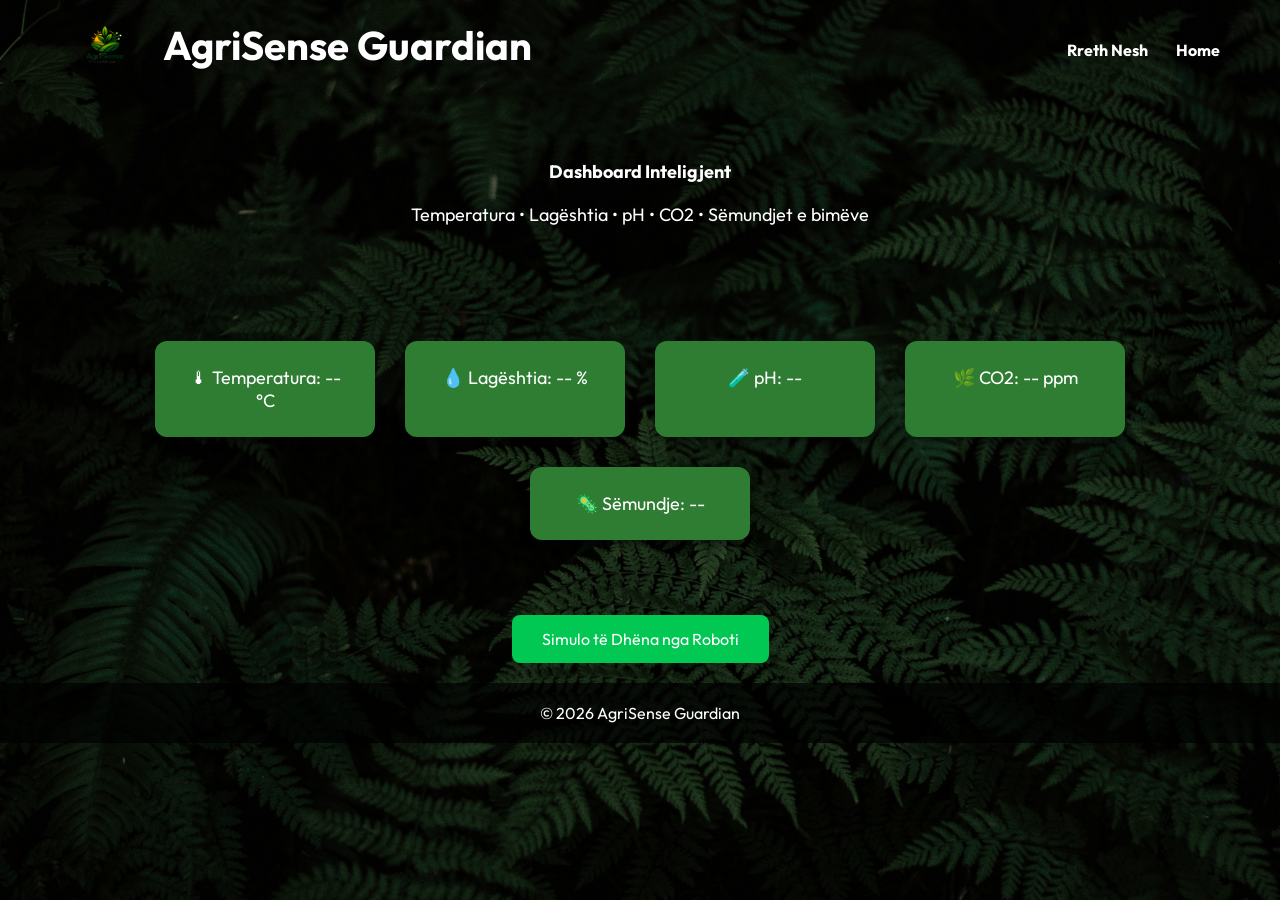
==== dashboard.html @ 957ce28d "Update dashboard.html" ====
<!DOCTYPE html>
<html lang="sq">
<head>
<meta charset="UTF-8">
<meta name="viewport" content="width=device-width, initial-scale=1.0">
<title>AgriSense Guardian - Dashboard</title>
<link href="https://fonts.googleapis.com/css2?family=Outfit:wght@400;700&display=swap" rel="stylesheet">
<style>
*{margin:0;padding:0;box-sizing:border-box;font-family:'Outfit',sans-serif;}
.logo-title{
width:90px;
vertical-align:middle;
margin-right:6px;
}

body{background:url('priscilla-du-preez-6gWMviz-vSo-unsplash.jpg') no-repeat center center/cover;
color:white;}


.overlay{background:rgba(0,0,0,0.3);
    min-height:100vh;}

header{padding:20px 60px;
    display:flex;
    justify-content:space-between;
    align-items:center;}


header h1{font-size:40px;
    cursor:pointer;
    transition:0.3s;}


header h1:hover{color:#00c853;
    transform:scale(1.05);}

nav a{color:white;
    text-decoration:none;
    margin-left:25px;
    font-weight:bold;
    cursor:pointer;
    transition:0.3s;}

nav a:hover{color:#00c853;
    transform:scale(1.05);}

.hero{text-align:center;
    padding:60px 20px;}

.hero h2{font-size:18px;
    margin-bottom:20px;}

.hero p{font-size:18px;}

.dashboard{display:flex;
    justify-content:center;
    flex-wrap:wrap;
    padding:40px;
    transition:all 0.3s;}

.card{background:#2e7d32;
    margin:15px;padding:25px;
    width:220px;
    border-radius:12px;
    text-align:center;
    font-size:18px;
    transition:0.3s;
    cursor:pointer;
    box-shadow:0 4px 10px rgba(0,0,0,0.5);}


.card:hover{transform:scale(1.05);
    background:#1b5e20;
    box-shadow:0 6px 14px rgba(0,0,0,0.7);}

.alert{background:#c62828;
    animation:shake 0.5s;}

@keyframes shake{0%{transform:translateX(0);}
25%{transform:translateX(-5px);}
50%{transform:translateX(5px);}
75%{transform:translateX(-5px);}
100%{transform:translateX(0);}}

.footer{text-align:center;
    padding:20px;
    background:rgba(0,0,0,0.7);}


button.simulate{padding:14px 30px;
    font-size:16px;
    border:none;
    border-radius:8px;
    background:#00c853;
    color:white;
    cursor:pointer;
    transition:0.3s;
    margin:20px;}

button.simulate:hover{background:#009624;
transform:scale(1.05);}

</style>
</head>
<body>
<div class="overlay">
<header>
   <h1 onclick="goHome()">
<img src="logo.png" class="logo-title"> AgriSense Guardian
</h1>
    <nav>
        <a href="robot.html">Rreth Nesh</a>
        <a href="index.html">Home</a>
    </nav>
</header>

<section class="hero">
    <h2>Dashboard Inteligjent</h2>
    <p>Temperatura • Lagështia • pH • CO2 • Sëmundjet e bimëve</p>
</section>

<section class="dashboard">
    <div class="card" id="tempCard">🌡 Temperatura: <span id="temp">--</span> °C</div>
    <div class="card" id="humidityCard">💧 Lagështia: <span id="humidity">--</span> %</div>
    <div class="card" id="phCard">🧪 pH: <span id="ph">--</span></div>
    <div class="card" id="co2Card">🌿 CO2: <span id="co2">--</span> ppm</div>
    <div class="card" id="diseaseCard">🦠 Sëmundje: <span id="disease">--</span></div>
</section>

<section style="text-align:center;">
    <button class="simulate" onclick="simulateData()">Simulo të Dhëna nga Roboti</button>
</section>

<div class="footer">©️ 2026 AgriSense Guardian</div>
</div>

<script>
function goHome(){window.location.href='index.html';}
function simulateData(){
    let temperature=Math.floor(Math.random()*45);
    let humidity=Math.floor(Math.random()*100);
    let ph=(Math.random()*3+5).toFixed(1);
    let co2=Math.floor(Math.random()*1500);
    let disease=Math.random()>0.7;
    document.getElementById("temp").innerText=temperature;
    document.getElementById("humidity").innerText=humidity;
    document.getElementById("ph").innerText=ph;
    document.getElementById("co2").innerText=co2;
    document.getElementById("disease").innerText=disease?"Po":"Jo";
    resetCards();
    if(temperature>35){alertTelegram("⚠ Temperatura shumë e lartë!");document.getElementById("tempCard").classList.add("alert");}
    if(ph<5.5||ph>7.5){alertTelegram("⚠ pH jashtë normales!");document.getElementById("phCard").classList.add("alert");}
    if(co2>1000){alertTelegram("⚠ Nivel i lartë CO2!");document.getElementById("co2Card").classList.add("alert");}
    if(disease){alertTelegram("🚨 Sëmundje e zbuluar në bimë!");document.getElementById("diseaseCard").classList.add("alert");}
}
function resetCards(){let cards=document.querySelectorAll(".card");cards.forEach(c=>c.classList.remove("alert"));}
function alertTelegram(message){console.log("Telegram Alert:",message);alert("Telegram Alert:\n"+message);}
</script>
</body>
</html>
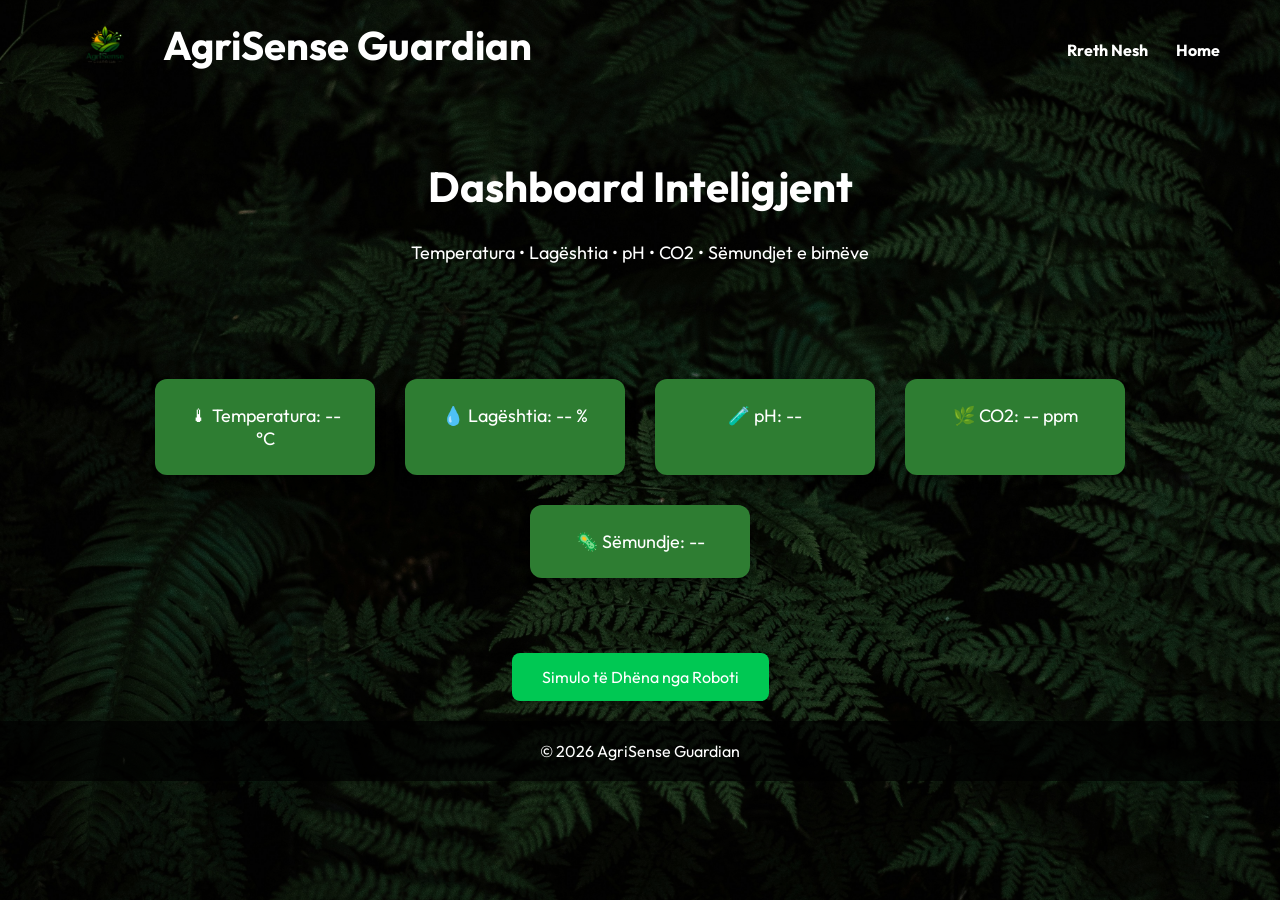
==== commit 7f11fdba: "Update dashboard.html" ====
--- a/dashboard.html
+++ b/dashboard.html
@@ -47,8 +47,8 @@
 .hero{text-align:center;
     padding:60px 20px;}
 
-.hero h2{font-size:18px;
-    margin-bottom:20px;}
+.hero h2{font-size:42px;
+    margin-bottom:28px;}
 
 .hero p{font-size:18px;}
 
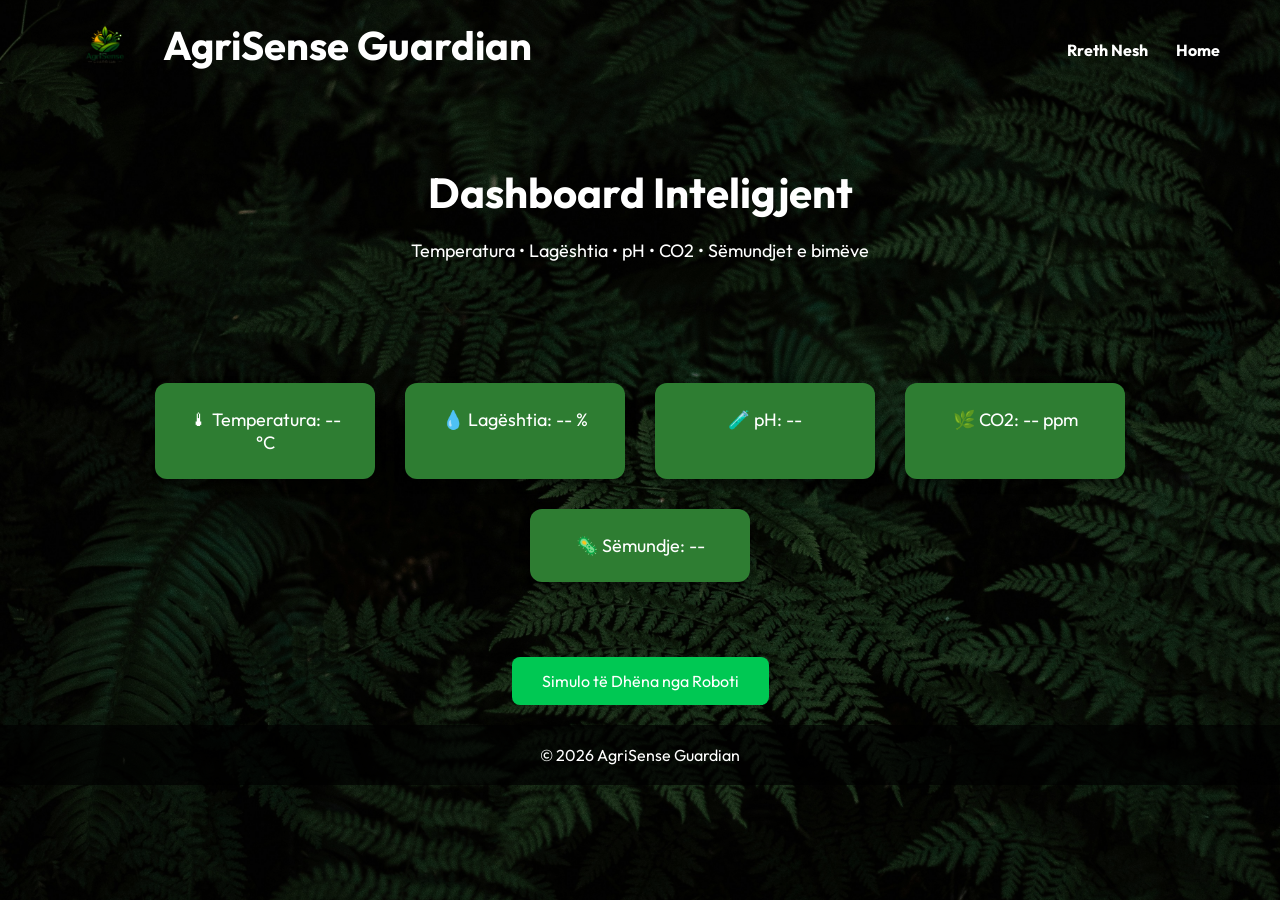
==== commit 35c7de90: "Update dashboard.html" ====
--- a/dashboard.html
+++ b/dashboard.html
@@ -45,10 +45,10 @@
     transform:scale(1.05);}
 
 .hero{text-align:center;
-    padding:60px 20px;}
+    padding:66px 20px;}
 
 .hero h2{font-size:42px;
-    margin-bottom:28px;}
+    margin-bottom:20px;}
 
 .hero p{font-size:18px;}
 
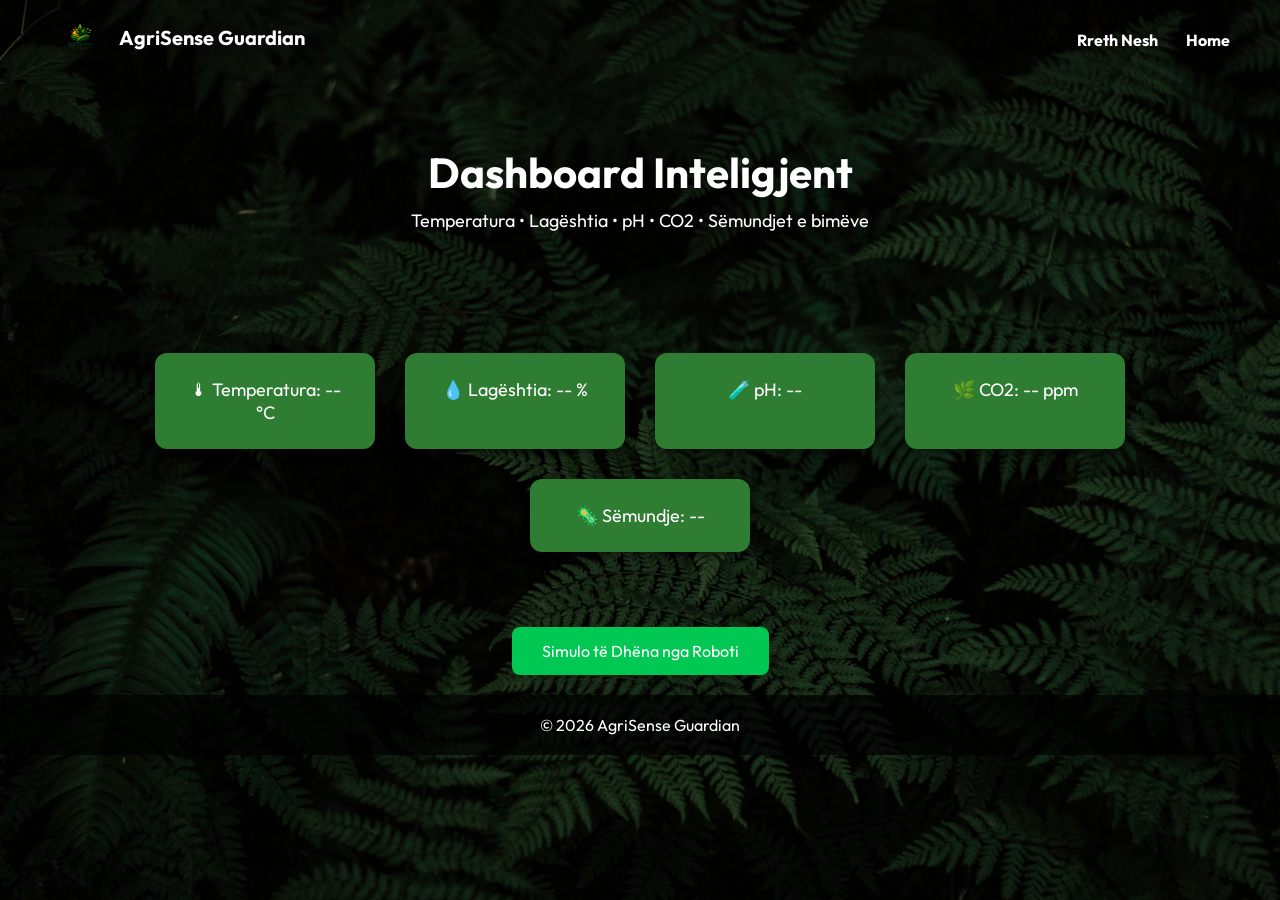
==== commit 1be2355a: "Update dashboard.html" ====
--- a/dashboard.html
+++ b/dashboard.html
@@ -8,7 +8,7 @@
 <style>
 *{margin:0;padding:0;box-sizing:border-box;font-family:'Outfit',sans-serif;}
 .logo-title{
-width:90px;
+width:60px;
 vertical-align:middle;
 margin-right:6px;
 }
@@ -20,13 +20,13 @@
 .overlay{background:rgba(0,0,0,0.3);
     min-height:100vh;}
 
-header{padding:20px 60px;
+header{padding:20px 50px;
     display:flex;
     justify-content:space-between;
     align-items:center;}
 
 
-header h1{font-size:40px;
+header h1{font-size:20px;
     cursor:pointer;
     transition:0.3s;}
 
@@ -48,7 +48,7 @@
     padding:66px 20px;}
 
 .hero h2{font-size:42px;
-    margin-bottom:20px;}
+    margin-bottom:10px;}
 
 .hero p{font-size:18px;}
 
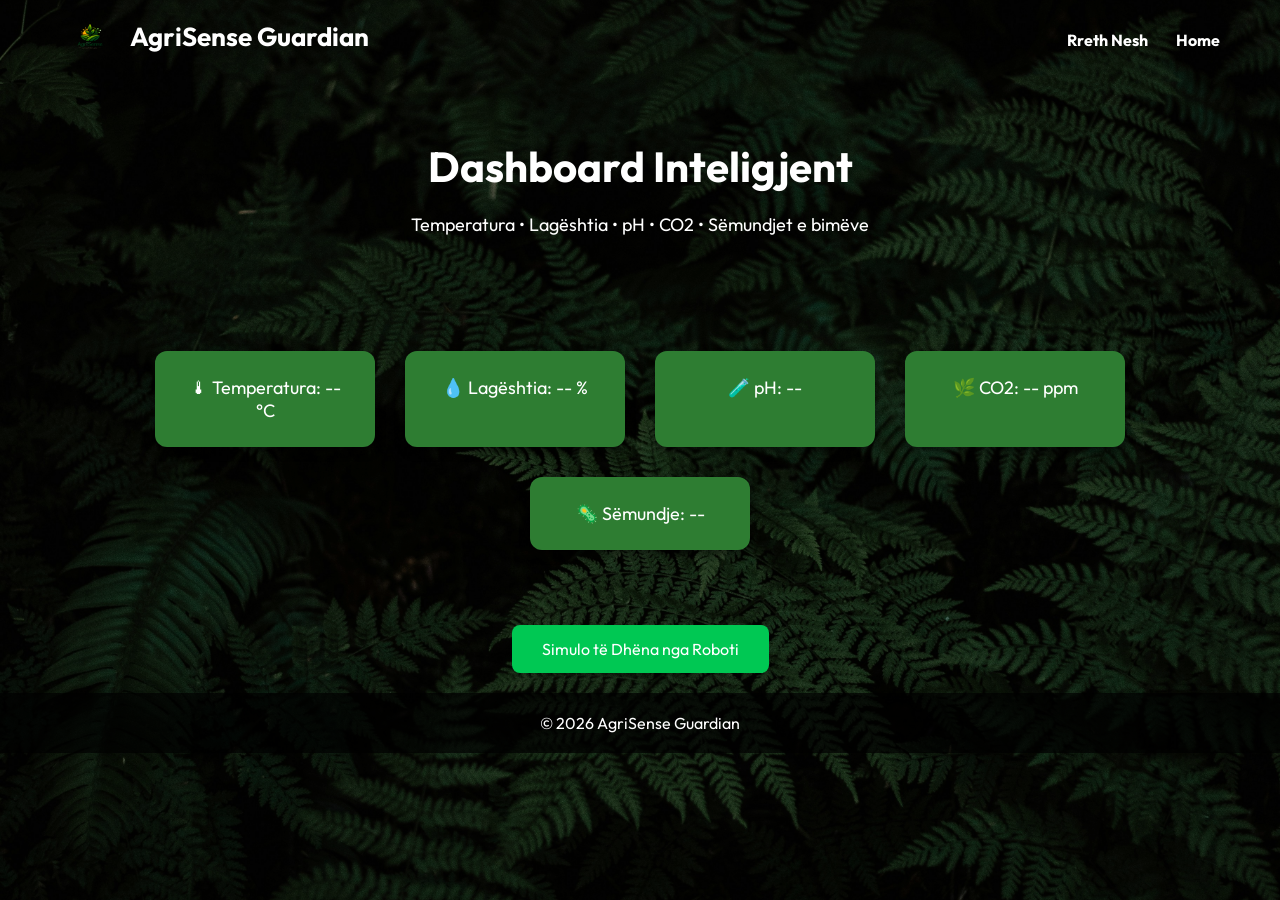
==== commit 649c5c88: "Update dashboard.html" ====
--- a/dashboard.html
+++ b/dashboard.html
@@ -20,13 +20,13 @@
 .overlay{background:rgba(0,0,0,0.3);
     min-height:100vh;}
 
-header{padding:20px 50px;
+header{padding:20px 60px;
     display:flex;
     justify-content:space-between;
     align-items:center;}
 
 
-header h1{font-size:20px;
+header h1{font-size:26px;
     cursor:pointer;
     transition:0.3s;}
 
@@ -45,10 +45,10 @@
     transform:scale(1.05);}
 
 .hero{text-align:center;
-    padding:66px 20px;}
+    padding:60px 20px;}
 
 .hero h2{font-size:42px;
-    margin-bottom:10px;}
+    margin-bottom:20px;}
 
 .hero p{font-size:18px;}
 
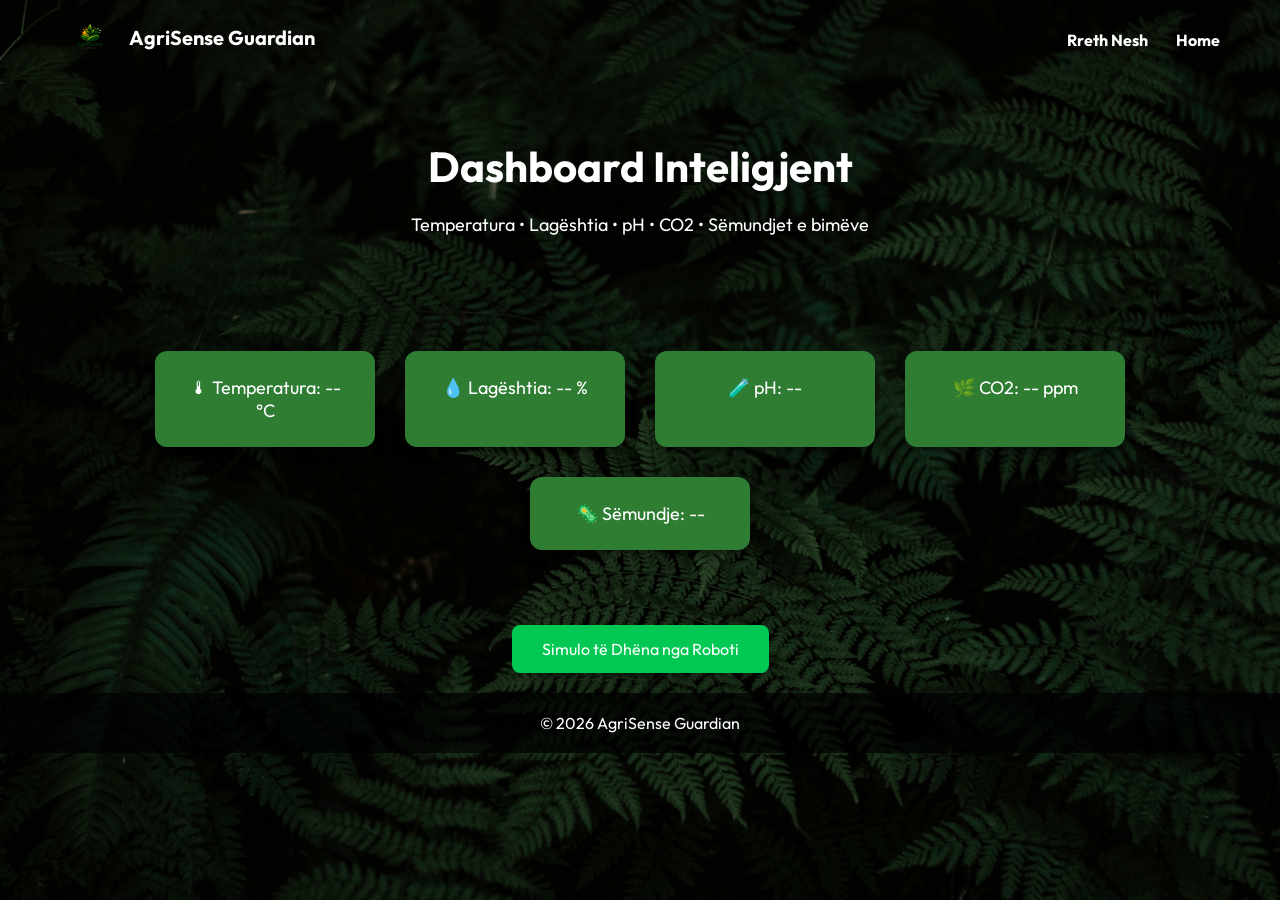
==== commit e2099e10: "Update dashboard.html" ====
--- a/dashboard.html
+++ b/dashboard.html
@@ -26,7 +26,7 @@
     align-items:center;}
 
 
-header h1{font-size:26px;
+header h1{font-size:20px;
     cursor:pointer;
     transition:0.3s;}
 
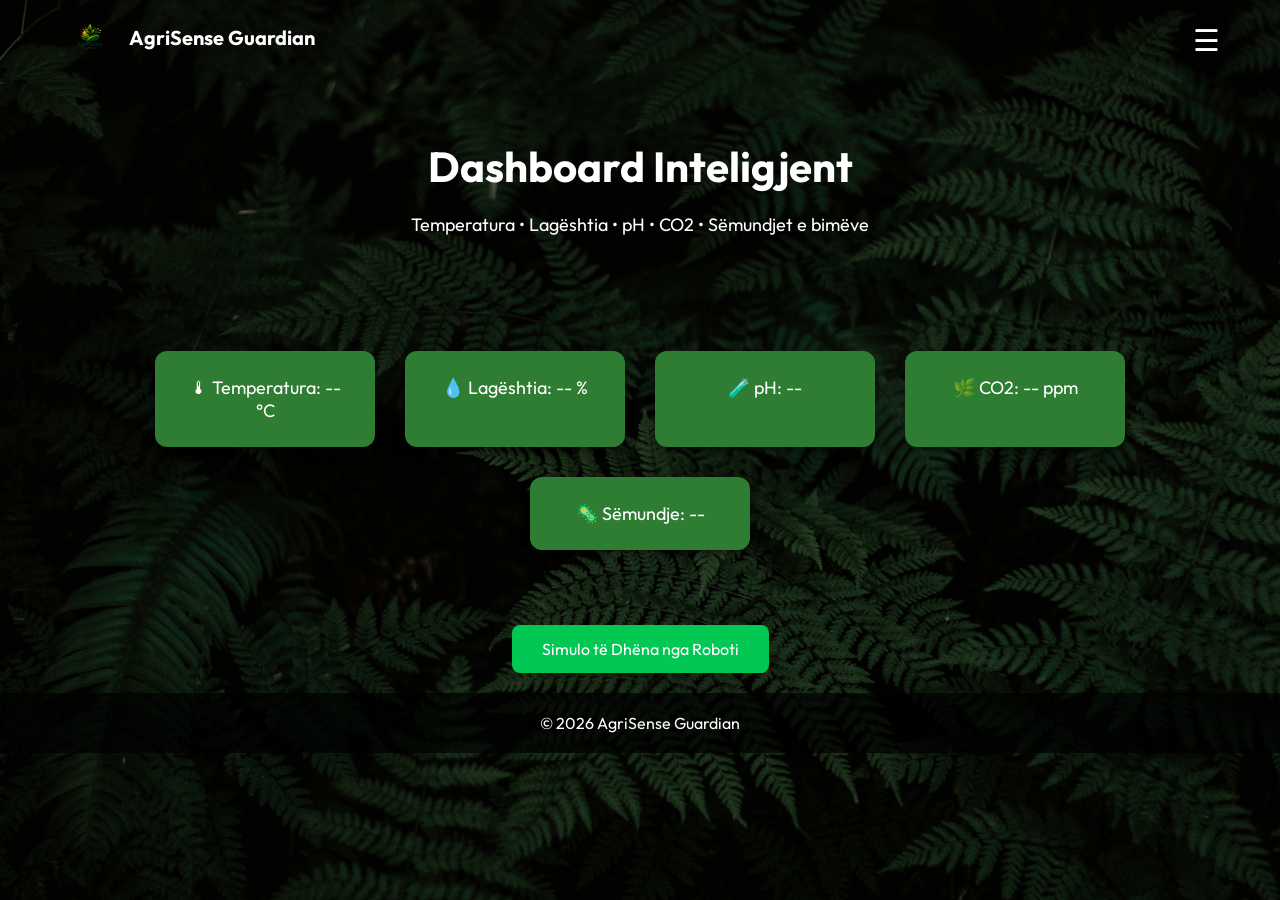
==== commit 334ac5f8: "Update dashboard.html" ====
--- a/dashboard.html
+++ b/dashboard.html
@@ -5,156 +5,301 @@
 <meta name="viewport" content="width=device-width, initial-scale=1.0">
 <title>AgriSense Guardian - Dashboard</title>
 <link href="https://fonts.googleapis.com/css2?family=Outfit:wght@400;700&display=swap" rel="stylesheet">
+
 <style>
-*{margin:0;padding:0;box-sizing:border-box;font-family:'Outfit',sans-serif;}
+
+*{
+margin:0;
+padding:0;
+box-sizing:border-box;
+font-family:'Outfit',sans-serif;
+}
+
 .logo-title{
 width:60px;
 vertical-align:middle;
 margin-right:6px;
 }
 
-body{background:url('priscilla-du-preez-6gWMviz-vSo-unsplash.jpg') no-repeat center center/cover;
-color:white;}
-
-
-.overlay{background:rgba(0,0,0,0.3);
-    min-height:100vh;}
-
-header{padding:20px 60px;
-    display:flex;
-    justify-content:space-between;
-    align-items:center;}
-
-
-header h1{font-size:20px;
-    cursor:pointer;
-    transition:0.3s;}
-
-
-header h1:hover{color:#00c853;
-    transform:scale(1.05);}
-
-nav a{color:white;
-    text-decoration:none;
-    margin-left:25px;
-    font-weight:bold;
-    cursor:pointer;
-    transition:0.3s;}
-
-nav a:hover{color:#00c853;
-    transform:scale(1.05);}
-
-.hero{text-align:center;
-    padding:60px 20px;}
-
-.hero h2{font-size:42px;
-    margin-bottom:20px;}
-
-.hero p{font-size:18px;}
-
-.dashboard{display:flex;
-    justify-content:center;
-    flex-wrap:wrap;
-    padding:40px;
-    transition:all 0.3s;}
-
-.card{background:#2e7d32;
-    margin:15px;padding:25px;
-    width:220px;
-    border-radius:12px;
-    text-align:center;
-    font-size:18px;
-    transition:0.3s;
-    cursor:pointer;
-    box-shadow:0 4px 10px rgba(0,0,0,0.5);}
-
-
-.card:hover{transform:scale(1.05);
-    background:#1b5e20;
-    box-shadow:0 6px 14px rgba(0,0,0,0.7);}
-
-.alert{background:#c62828;
-    animation:shake 0.5s;}
-
-@keyframes shake{0%{transform:translateX(0);}
+body{
+background:url('priscilla-du-preez-6gWMviz-vSo-unsplash.jpg') no-repeat center center/cover;
+color:white;
+}
+
+.overlay{
+background:rgba(0,0,0,0.3);
+min-height:100vh;
+}
+
+/* HEADER */
+
+header{
+padding:20px 60px;
+display:flex;
+justify-content:space-between;
+align-items:center;
+position:relative;
+}
+
+header h2{
+font-size:20px;
+cursor:pointer;
+transition:0.3s;
+}
+
+header h2:hover{
+color:#00c853;
+transform:scale(1.05);
+}
+
+/* HAMBURGER MENU */
+
+.menu-icon{
+font-size:30px;
+cursor:pointer;
+}
+
+#navMenu{
+position:absolute;
+top:70px;
+right:40px;
+background:rgba(0,0,0,0.9);
+border-radius:10px;
+padding:20px;
+display:none;
+flex-direction:column;
+min-width:160px;
+}
+
+#navMenu a{
+color:white;
+text-decoration:none;
+font-weight:bold;
+padding:10px 0;
+transition:0.3s;
+}
+
+#navMenu a:hover{
+color:#00c853;
+}
+
+/* HERO */
+
+.hero{
+text-align:center;
+padding:60px 20px;
+}
+
+.hero h2{
+font-size:42px;
+margin-bottom:20px;
+}
+
+.hero p{
+font-size:18px;
+}
+
+/* DASHBOARD */
+
+.dashboard{
+display:flex;
+justify-content:center;
+flex-wrap:wrap;
+padding:40px;
+transition:all 0.3s;
+}
+
+.card{
+background:#2e7d32;
+margin:15px;
+padding:25px;
+width:220px;
+border-radius:12px;
+text-align:center;
+font-size:18px;
+transition:0.3s;
+cursor:pointer;
+box-shadow:0 4px 10px rgba(0,0,0,0.5);
+}
+
+.card:hover{
+transform:scale(1.05);
+background:#1b5e20;
+box-shadow:0 6px 14px rgba(0,0,0,0.7);
+}
+
+/* ALERT */
+
+.alert{
+background:#c62828;
+animation:shake 0.5s;
+}
+
+@keyframes shake{
+0%{transform:translateX(0);}
 25%{transform:translateX(-5px);}
 50%{transform:translateX(5px);}
 75%{transform:translateX(-5px);}
-100%{transform:translateX(0);}}
-
-.footer{text-align:center;
-    padding:20px;
-    background:rgba(0,0,0,0.7);}
-
-
-button.simulate{padding:14px 30px;
-    font-size:16px;
-    border:none;
-    border-radius:8px;
-    background:#00c853;
-    color:white;
-    cursor:pointer;
-    transition:0.3s;
-    margin:20px;}
-
-button.simulate:hover{background:#009624;
-transform:scale(1.05);}
+100%{transform:translateX(0);}
+}
+
+/* BUTTON */
+
+button.simulate{
+padding:14px 30px;
+font-size:16px;
+border:none;
+border-radius:8px;
+background:#00c853;
+color:white;
+cursor:pointer;
+transition:0.3s;
+margin:20px;
+}
+
+button.simulate:hover{
+background:#009624;
+transform:scale(1.05);
+}
+
+/* FOOTER */
+
+.footer{
+text-align:center;
+padding:20px;
+background:rgba(0,0,0,0.7);
+}
 
 </style>
 </head>
+
 <body>
+
 <div class="overlay">
+
 <header>
-   <h1 onclick="goHome()">
+
+<h2 onclick="goHome()">
 <img src="logo.png" class="logo-title"> AgriSense Guardian
-</h1>
-    <nav>
-        <a href="robot.html">Rreth Nesh</a>
-        <a href="index.html">Home</a>
-    </nav>
+</h2>
+
+<div class="menu-icon" onclick="toggleMenu()">☰</div>
+
+<nav id="navMenu">
+<a href="index.html">Home</a>
+<a href="robot.html">Rreth Nesh</a>
+</nav>
+
 </header>
 
 <section class="hero">
-    <h2>Dashboard Inteligjent</h2>
-    <p>Temperatura • Lagështia • pH • CO2 • Sëmundjet e bimëve</p>
+<h2>Dashboard Inteligjent</h2>
+<p>Temperatura • Lagështia • pH • CO2 • Sëmundjet e bimëve</p>
 </section>
 
 <section class="dashboard">
-    <div class="card" id="tempCard">🌡 Temperatura: <span id="temp">--</span> °C</div>
-    <div class="card" id="humidityCard">💧 Lagështia: <span id="humidity">--</span> %</div>
-    <div class="card" id="phCard">🧪 pH: <span id="ph">--</span></div>
-    <div class="card" id="co2Card">🌿 CO2: <span id="co2">--</span> ppm</div>
-    <div class="card" id="diseaseCard">🦠 Sëmundje: <span id="disease">--</span></div>
+
+<div class="card" id="tempCard">
+🌡 Temperatura: <span id="temp">--</span> °C
+</div>
+
+<div class="card" id="humidityCard">
+💧 Lagështia: <span id="humidity">--</span> %
+</div>
+
+<div class="card" id="phCard">
+🧪 pH: <span id="ph">--</span>
+</div>
+
+<div class="card" id="co2Card">
+🌿 CO2: <span id="co2">--</span> ppm
+</div>
+
+<div class="card" id="diseaseCard">
+🦠 Sëmundje: <span id="disease">--</span>
+</div>
+
 </section>
 
 <section style="text-align:center;">
-    <button class="simulate" onclick="simulateData()">Simulo të Dhëna nga Roboti</button>
+<button class="simulate" onclick="simulateData()">
+Simulo të Dhëna nga Roboti
+</button>
 </section>
 
 <div class="footer">©️ 2026 AgriSense Guardian</div>
+
 </div>
 
 <script>
-function goHome(){window.location.href='index.html';}
+
+function goHome(){
+window.location.href='index.html';
+}
+
+/* HAMBURGER MENU */
+
+function toggleMenu(){
+let menu=document.getElementById("navMenu");
+
+if(menu.style.display==="flex"){
+menu.style.display="none";
+}else{
+menu.style.display="flex";
+}
+}
+
+/* SENSOR SIMULATION */
+
 function simulateData(){
-    let temperature=Math.floor(Math.random()*45);
-    let humidity=Math.floor(Math.random()*100);
-    let ph=(Math.random()*3+5).toFixed(1);
-    let co2=Math.floor(Math.random()*1500);
-    let disease=Math.random()>0.7;
-    document.getElementById("temp").innerText=temperature;
-    document.getElementById("humidity").innerText=humidity;
-    document.getElementById("ph").innerText=ph;
-    document.getElementById("co2").innerText=co2;
-    document.getElementById("disease").innerText=disease?"Po":"Jo";
-    resetCards();
-    if(temperature>35){alertTelegram("⚠ Temperatura shumë e lartë!");document.getElementById("tempCard").classList.add("alert");}
-    if(ph<5.5||ph>7.5){alertTelegram("⚠ pH jashtë normales!");document.getElementById("phCard").classList.add("alert");}
-    if(co2>1000){alertTelegram("⚠ Nivel i lartë CO2!");document.getElementById("co2Card").classList.add("alert");}
-    if(disease){alertTelegram("🚨 Sëmundje e zbuluar në bimë!");document.getElementById("diseaseCard").classList.add("alert");}
-}
-function resetCards(){let cards=document.querySelectorAll(".card");cards.forEach(c=>c.classList.remove("alert"));}
-function alertTelegram(message){console.log("Telegram Alert:",message);alert("Telegram Alert:\n"+message);}
+
+let temperature=Math.floor(Math.random()*45);
+let humidity=Math.floor(Math.random()*100);
+let ph=(Math.random()*3+5).toFixed(1);
+let co2=Math.floor(Math.random()*1500);
+let disease=Math.random()>0.7;
+
+document.getElementById("temp").innerText=temperature;
+document.getElementById("humidity").innerText=humidity;
+document.getElementById("ph").innerText=ph;
+document.getElementById("co2").innerText=co2;
+document.getElementById("disease").innerText=disease?"Po":"Jo";
+
+resetCards();
+
+if(temperature>35){
+alertTelegram("⚠ Temperatura shumë e lartë!");
+document.getElementById("tempCard").classList.add("alert");
+}
+
+if(ph<5.5||ph>7.5){
+alertTelegram("⚠ pH jashtë normales!");
+document.getElementById("phCard").classList.add("alert");
+}
+
+if(co2>1000){
+alertTelegram("⚠ Nivel i lartë CO2!");
+document.getElementById("co2Card").classList.add("alert");
+}
+
+if(disease){
+alertTelegram("🚨 Sëmundje e zbuluar në bimë!");
+document.getElementById("diseaseCard").classList.add("alert");
+}
+
+}
+
+function resetCards(){
+let cards=document.querySelectorAll(".card");
+cards.forEach(c=>c.classList.remove("alert"));
+}
+
+function alertTelegram(message){
+console.log("Telegram Alert:",message);
+alert("Telegram Alert:\n"+message);
+}
+
 </script>
+
 </body>
 </html>
